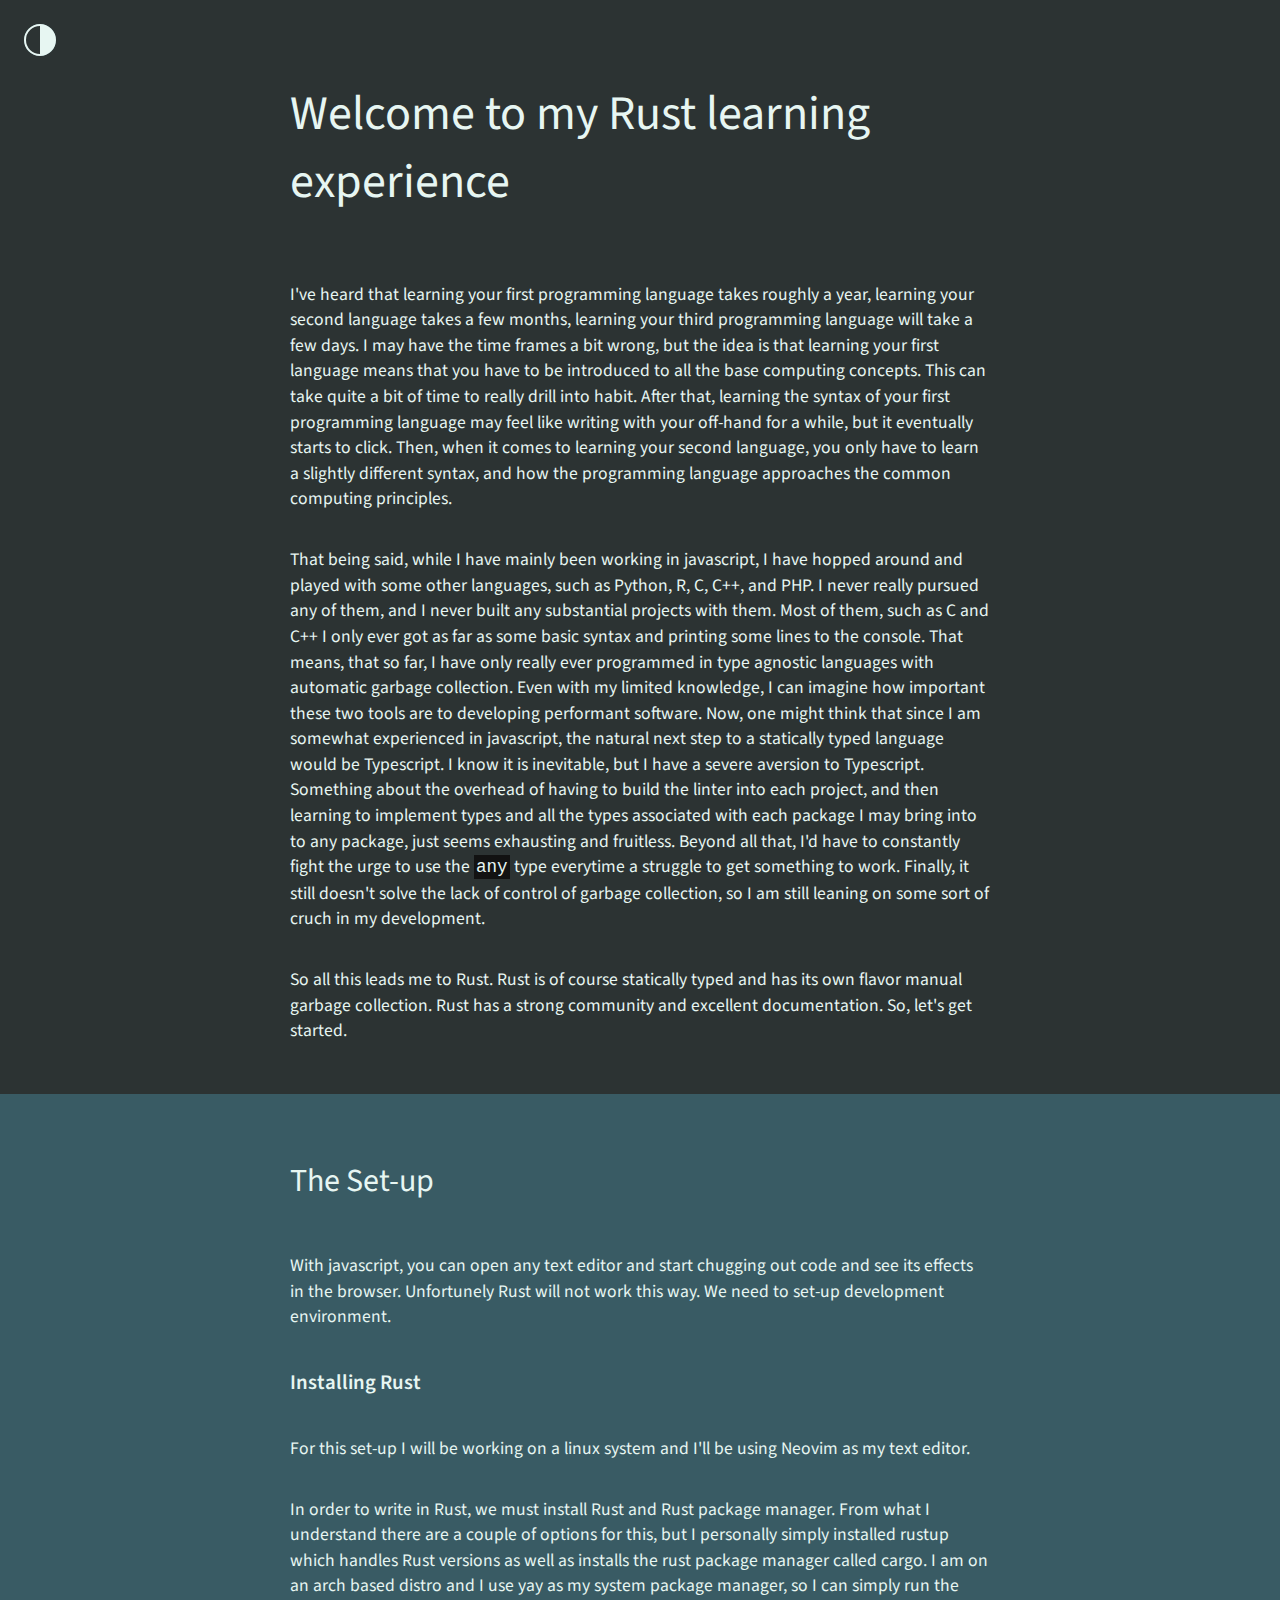
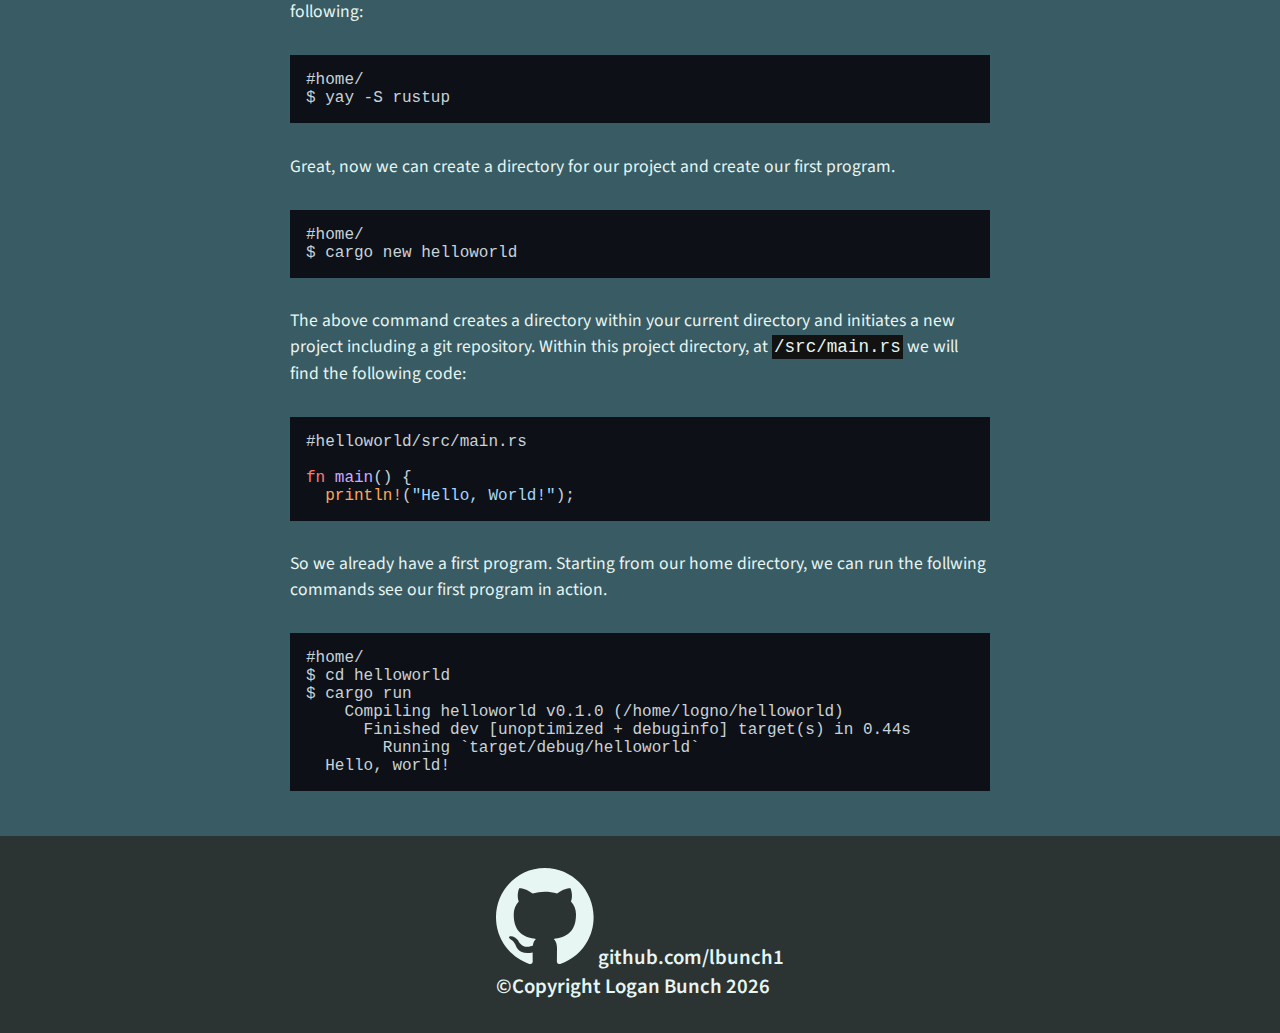
==== rust/index.html @ 9cf7a13e "initial commit of rust writeup page" ====
<!DOCTYPE html>
<html lang="en">

<head>
  <title>Logan Bunch - Web Dev</title>
  <meta charset="UTF-8">
  <meta name="viewport" content="width=device-width, initial-scale=1">
  <link href="style.css" rel="stylesheet">
  <script src="script.js" defer></script>
    <link rel="stylesheet" href="highlightjs/styles/github-dark.min.css">
<script src="highlightjs/highlight.min.js"></script>
        <script defer>
hljs.highlightAll()
    </script>

</head>

<body>

  <div id="change-theme" class="change-theme">
    <div class="theme-icon" onclick="toggleThemeMenu()"></div>
      <div class="flex-wrapper">
        <div class="theme-icon blue-gray" onclick="changeTheme('blue-gray')"></div>
        <div class="theme-icon purple-pink" onclick="changeTheme('purple-pink')"></div>
        <div class="theme-icon gruvbox" onclick="changeTheme('gruvbox')"></div>
        <div class="theme-icon green" onclick="changeTheme('green')"></div>
        <div class="theme-icon blue" onclick="changeTheme('blue')"></div>
      </div>
  </div>

    <main>

      <section>
        <div class="content-wrapper">
          <p class="large">Welcome to my Rust learning experience</p>
          <p class="body">
            I've heard that learning your first programming language takes roughly a year, learning your second language takes a few months, learning your third programming language will take a few days. I may have the time frames a bit wrong, but the idea is that learning your first language means that you have to be introduced to all the base computing concepts. This can take quite a bit of time to really drill into habit. After that, learning the syntax of your first programming language may feel like writing with your off-hand for a while, but it eventually starts to click. Then, when it comes to learning your second language, you only have to learn a slightly different syntax, and how the programming language approaches the common computing principles.
          </p>
          <p class="body">
            That being said, while I have mainly been working in javascript, I have hopped around and played with some other languages, such as Python, R, C, C++, and PHP. I never really pursued any of them, and I never built any substantial projects with them. Most of them, such as C and C++ I only ever got as far as some basic syntax and printing some lines to the console. That means, that so far, I have only really ever programmed in type agnostic languages with automatic garbage collection. Even with my limited knowledge, I can imagine how important these two tools are to developing performant software. Now, one might think that since I am somewhat experienced in javascript, the natural next step to a statically typed language would be Typescript. I know it is inevitable, but I have a severe aversion to Typescript. Something about the overhead of having to build the linter into each project, and then learning to implement types and all the types associated with each package I may bring into to any package, just seems exhausting and fruitless. Beyond all that, I'd have to constantly fight the urge to use the <code>any</code> type everytime a struggle to get something to work. Finally, it still doesn't solve the lack of control of garbage collection, so I am still leaning on some sort of cruch in my development.
          </p>
          <p class="body">
            So all this leads me to Rust. Rust is of course statically typed and has its own flavor manual garbage collection. Rust has a strong community and excellent documentation. So, let's get started.
          </p>

        </div>

      </section>

      <section>
        <div class="content-wrapper">
          <p class="medium">
            The Set-up
          </p>
         <p class="body">
            With javascript, you can open any text editor and start chugging out code and see its effects in the browser. Unfortunely Rust will not work this way. We need to set-up development environment.
          </p> 
          <p class="small">
Installing Rust
          </p>
          <p class="body">
            For this set-up I will be working on a linux system and I'll be using Neovim as my text editor.
          </p>
          <p class="body">
            In order to write in Rust, we must install Rust and Rust package manager. From what I understand there are a couple of options for this, but I personally simply installed rustup which handles Rust versions as well as installs the rust package manager called cargo. I am on an arch based distro and I use yay as my system package manager, so I can simply run the following:
          </p>
          <pre><code>#home/
$ yay -S rustup</code></pre>
          <p class="body">
            Great, now we can create a directory for our project and create our first program.
          </p>
          <pre><code>#home/
$ cargo new helloworld</code></pre>
          <p class="body">
            The above command creates a directory within your current directory and initiates a new project including a git repository. Within this project directory, at <code>/src/main.rs</code> we will find the following code:
          </p>
          <pre><code class="language-rust">#helloworld/src/main.rs

fn main() {
  println!("Hello, World!");</code></pre>
          <p class="body">
            So we already have a first program. Starting from our home directory, we can run the follwing commands see our first program in action.
          </p>
          <pre><code>#home/
$ cd helloworld
$ cargo run
    Compiling helloworld v0.1.0 (/home/logno/helloworld)
      Finished dev [unoptimized + debuginfo] target(s) in 0.44s
        Running `target/debug/helloworld`
  Hello, world!</code></pre>

        </div>
      </section>
      
    </main>
    
    <footer>
        <div class="content-wrapper">
          <a href="https://github.com/lbunch1" class="small gh-link">
            <svg id="gh-logo" width="98" height="96" xmlns="http://www.w3.org/2000/svg"><path fill-rule="evenodd" clip-rule="evenodd" d="M48.854 0C21.839 0 0 22 0 49.217c0 21.756 13.993 40.172 33.405 46.69 2.427.49 3.316-1.059 3.316-2.362 0-1.141-.08-5.052-.08-9.127-13.59 2.934-16.42-5.867-16.42-5.867-2.184-5.704-5.42-7.17-5.42-7.17-4.448-3.015.324-3.015.324-3.015 4.934.326 7.523 5.052 7.523 5.052 4.367 7.496 11.404 5.378 14.235 4.074.404-3.178 1.699-5.378 3.074-6.6-10.839-1.141-22.243-5.378-22.243-24.283 0-5.378 1.94-9.778 5.014-13.2-.485-1.222-2.184-6.275.486-13.038 0 0 4.125-1.304 13.426 5.052a46.97 46.97 0 0 1 12.214-1.63c4.125 0 8.33.571 12.213 1.63 9.302-6.356 13.427-5.052 13.427-5.052 2.67 6.763.97 11.816.485 13.038 3.155 3.422 5.015 7.822 5.015 13.2 0 18.905-11.404 23.06-22.324 24.283 1.78 1.548 3.316 4.481 3.316 9.126 0 6.6-.08 11.897-.08 13.526 0 1.304.89 2.853 3.316 2.364 19.412-6.52 33.405-24.935 33.405-46.691C97.707 22 75.788 0 48.854 0z" /></svg>
            github.com/lbunch1
          </a>
          <div id="copy" class="small"></div>
        </div>
    </footer>

</body>

</html>
---- rust/style.css ----
@import url('https://fonts.googleapis.com/css2?family=Source+Sans+Pro&display=swap');

:root {
  --bg-color: #2C3333;
  --bg-alt: #395B64;
  --accent: #A5C9CA;
  --fg-color: #E7F6F2; 
  
  box-sizing: content-box;
}

.blue-gray {
  --bg-color: #2C3333;
  --bg-alt: #395B64;
  --accent: #A5C9CA;
  --fg-color: #E7F6F2; 
}

.purple-pink {
  --bg-color: #1F1D36;
  --bg-alt: #3F3351;
  --accent: #864879;
  --fg-color: #E9A6A6;
}

.gruvbox {
  --bg-color: #1A120B;
  --bg-alt: #3C2A21;
  --accent: #D5CEA3;
  --fg-color: #E5E5CB;
}

.green {
  --bg-color: #191A19;
  --bg-alt: #1E5128;
  --accent: #4E9F3D;
  --fg-color: #D8E9A8;
}

.blue {
  --bg-color: #0F044C;
  --bg-alt: #141E61;
  --accent: #787A91;
  --fg-color: #EEEEEE;
}

html {
  font-family: 'Source Sans Pro', sans-serif;
  background-color: var(--bg-color);
  color: var(--fg-color);
}

html, body {
  padding: 0;
  margin: 0;
}

nav {
  display: flex;
  align-items: center;
  position: fixed;
  right: 0;
  top: 0;
  height: 100%;
}

nav>ul {
  display: flex;
  flex-direction: column;
  align-items: flex-end;
  list-style-type: none;
  padding-left: 0;
  margin-right: 80vw;
}

nav li {
  margin-bottom: 1rem;
}

nav a {
  font-size: 1.4rem;
  transition: all ease-in-out 0.3s;
  text-decoration: none;
}


nav a:link,
nav a:visited {
  color: var(--fg-color);
}

.active {
  font-size: 1.6rem;
  font-weight: 900;
  border-bottom: 3px solid var(--fg-color);
  padding-bottom: 0.2rem;
}

main {
  display: flex;
  flex-direction: column;
  width: 100%;
}

section,
footer {
  display: flex;
  justify-content: center;
  width: max;
  padding: 2em;
  min-height: 100vh;
}

h1 {
  font-size: 5rem;
}

a,
a:link {
  text-decoration: none;
  color: var(--fg-color);
  z-index: 90;
}

a:hover {
  transform: scale(1.03);
}

.body {
  font-size: 1.1rem;
  line-height: 1.6rem;
}

.large {
  font-size: 3rem;
}

.medium {
  font-size: 2rem;
}

.small {
  font-size: 1.3rem;
  font-weight: 600;
}

section:nth-child(even) {
  background-color: var(--bg-alt);
}

.content-wrapper {
  max-width: 700px;
  display: flex;
  flex-direction: column;
  justify-content: center;
}

.change-theme {
  display: flex;
  justify-content: left;
  align-items: center;
  position: fixed;
  top: 1em;
  left: 1em;
  background-color: var(--bg-alt);
  border-radius: 2em;
  color: var(--fg-color);
  padding: 0;
  margin: 0.5rem;
  min-width: fit-content;
  min-height: fit-content;
  width: 2em;
  height: 2em;
  transition: all ease-in-out .3s;
  z-index: 999;
}

.expand {
  width: fit-content;
}

.flex-wrapper {
  display: none;
  padding-left: 1rem;
  gap: 1rem;
}

.show {
  display: flex;
}


.theme-icon {
  width: calc(2em - 4px);
  height:calc(2em - 4px);
  border-radius: 50%;
  border: solid 2px var(--fg-color);
  background-image: linear-gradient(to right,var(--bg-color) 0 50%, var(--fg-color) 50% 110%);
  z-index: 99;
}

.theme-icon:hover {
  transform: scale(1.1);
}

.project-link {
  display: flex;
  align-items: center;
  background-color: var(--bg-color);
  border: solid 4px var(--accent);
  padding: 1rem;
  border-radius: 20px;
  text-decoration: none;
  color: var(--fg-color);
  font-size: 1.4rem;
  gap: .5rem;
  margin-bottom: 1.5rem;
  transition: all ease-in-out 0.2s;
  z-index: 97;
}

.project-link:hover {
  transform: scale(1.05);
  box-shadow: 0 0 30px rgba(0, 0, 0, 0.3);
}

.project-link img {
  width: 200px;
  border-radius: 16px;
}

footer {
  min-height: fit-content;
}

#gh-logo {
  fill: var(--fg-color);
}

code {
  font-family: Courier;
  background-color: #121212;
  padding: 2px;
}


@media only screen and (max-width: 820px) {
  nav {
    display: block;
    position: sticky;
    top:0;
    right: 0;
    padding-top: 3em;
    padding-bottom: 1em;
    background-color: var(--bg-color);
    z-index: 998;
  }

  nav>ul {
    flex-direction: row;
    align-items: center;
    justify-content: center;
    gap: 2rem;
    margin-right: 0;
  }

  .content-wrapper {
    margin-left: 0;
  }

  .project-link {
    flex-direction: column;
  }
}


@media only screen and (max-width: 400px) {
  nav {
    display: none;
  }

  .large {
    font-size: 2rem;
  }

  .medium {
    font-size: 1.4rem;
  }

  .small {
    font-size: 1.2rem;
  }

}
---- rust/highlightjs/styles/github-dark.min.css ----
pre code.hljs{display:block;overflow-x:auto;padding:1em}code.hljs{padding:3px 5px}/*!
  Theme: GitHub Dark
  Description: Dark theme as seen on github.com
  Author: github.com
  Maintainer: @Hirse
  Updated: 2021-05-15

  Outdated base version: https://github.com/primer/github-syntax-dark
  Current colors taken from GitHub's CSS
*/.hljs{color:#c9d1d9;background:#0d1117}.hljs-doctag,.hljs-keyword,.hljs-meta .hljs-keyword,.hljs-template-tag,.hljs-template-variable,.hljs-type,.hljs-variable.language_{color:#ff7b72}.hljs-title,.hljs-title.class_,.hljs-title.class_.inherited__,.hljs-title.function_{color:#d2a8ff}.hljs-attr,.hljs-attribute,.hljs-literal,.hljs-meta,.hljs-number,.hljs-operator,.hljs-selector-attr,.hljs-selector-class,.hljs-selector-id,.hljs-variable{color:#79c0ff}.hljs-meta .hljs-string,.hljs-regexp,.hljs-string{color:#a5d6ff}.hljs-built_in,.hljs-symbol{color:#ffa657}.hljs-code,.hljs-comment,.hljs-formula{color:#8b949e}.hljs-name,.hljs-quote,.hljs-selector-pseudo,.hljs-selector-tag{color:#7ee787}.hljs-subst{color:#c9d1d9}.hljs-section{color:#1f6feb;font-weight:700}.hljs-bullet{color:#f2cc60}.hljs-emphasis{color:#c9d1d9;font-style:italic}.hljs-strong{color:#c9d1d9;font-weight:700}.hljs-addition{color:#aff5b4;background-color:#033a16}.hljs-deletion{color:#ffdcd7;background-color:#67060c}
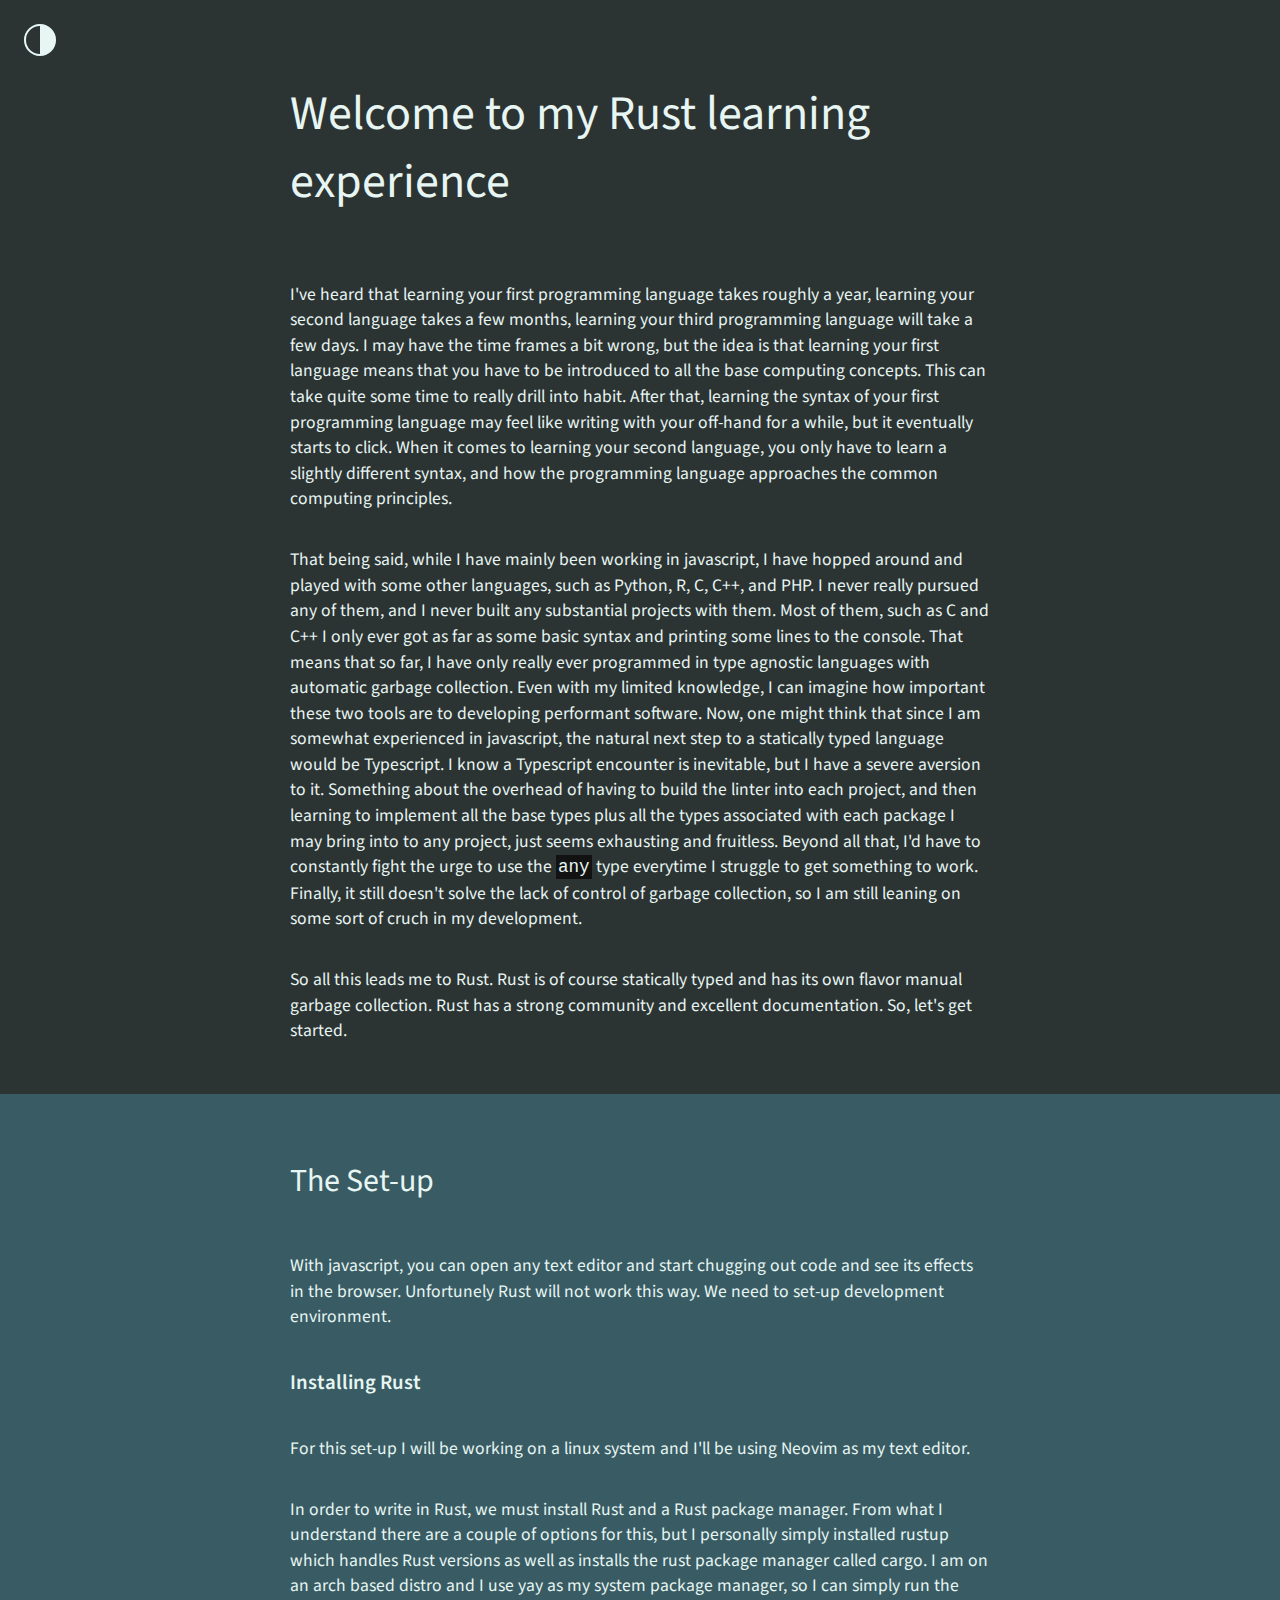
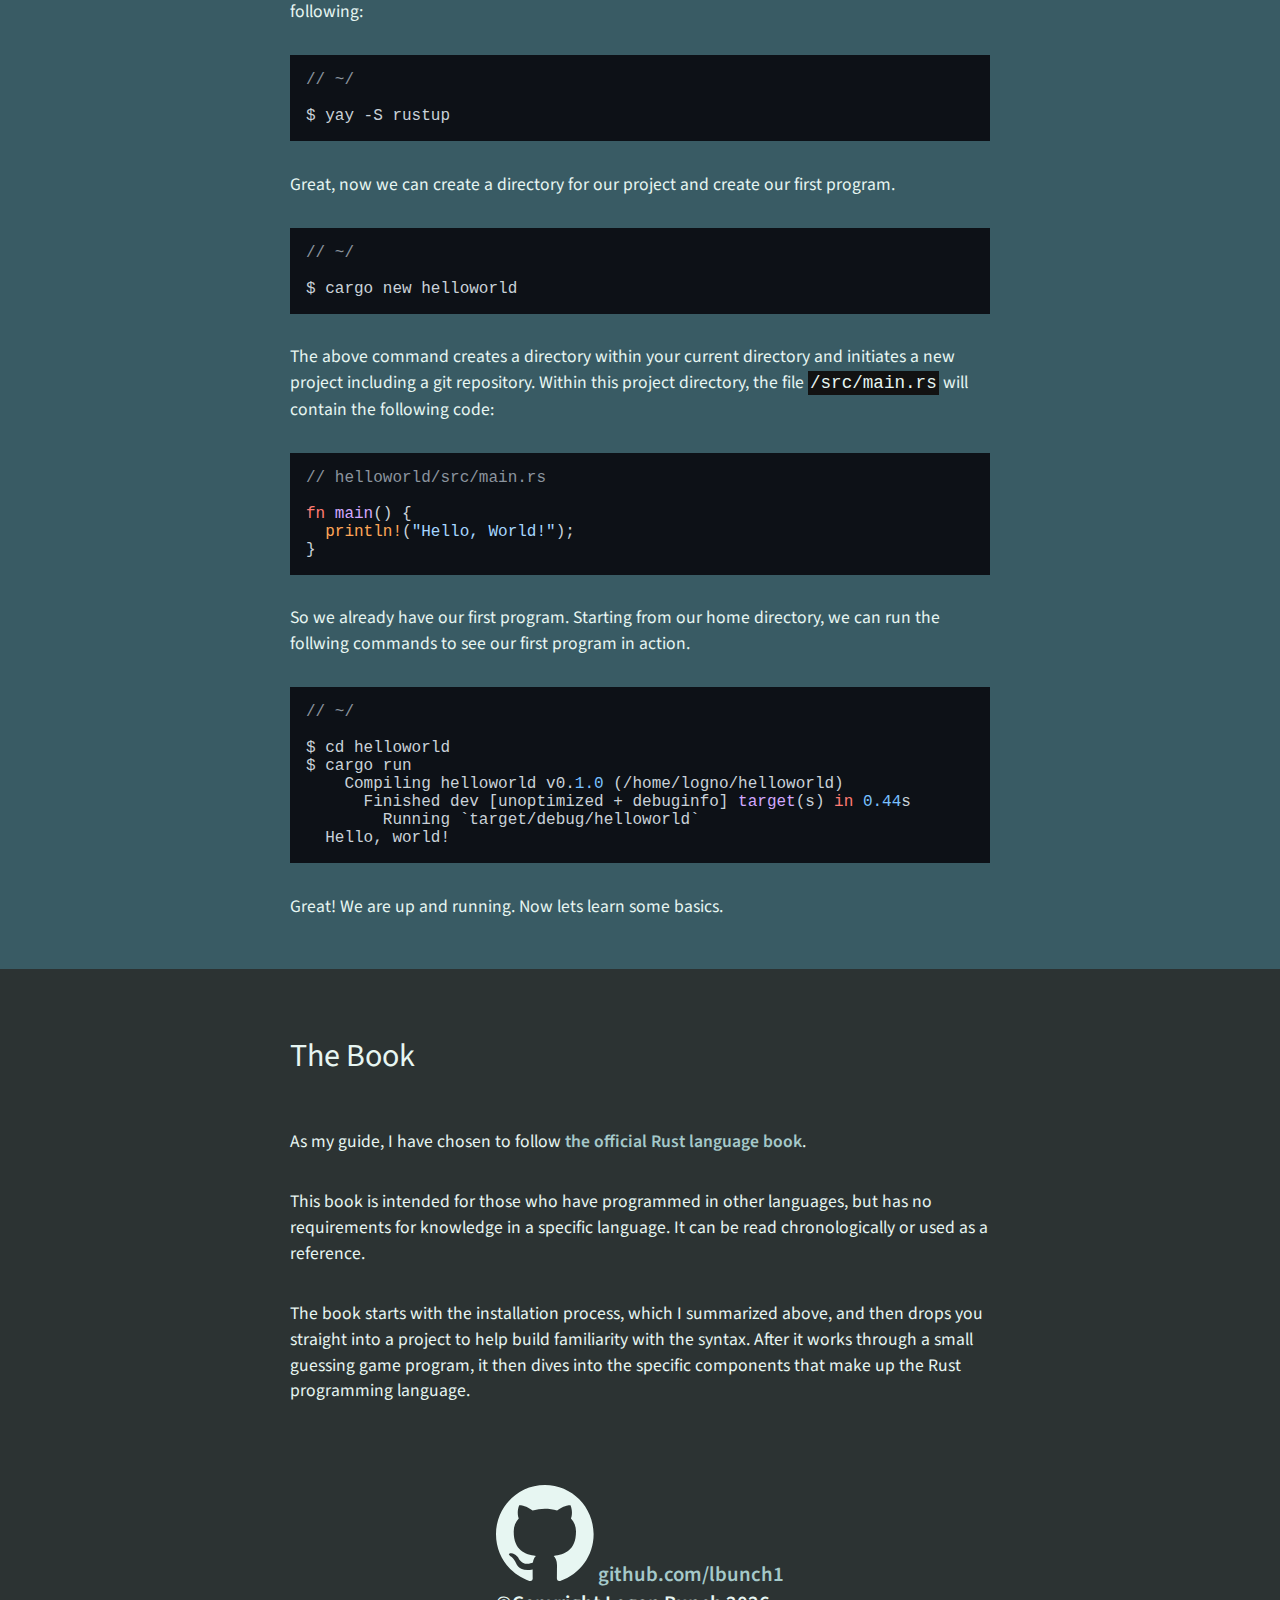
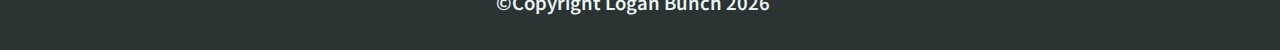
==== commit 98888a00: "fixed some errors. add The Book section." ====
--- a/rust/index.html
+++ b/rust/index.html
@@ -5,9 +5,9 @@
   <title>Logan Bunch - Web Dev</title>
   <meta charset="UTF-8">
   <meta name="viewport" content="width=device-width, initial-scale=1">
-  <link href="style.css" rel="stylesheet">
   <script src="script.js" defer></script>
     <link rel="stylesheet" href="highlightjs/styles/github-dark.min.css">
+    <link href="style.css" rel="stylesheet">
 <script src="highlightjs/highlight.min.js"></script>
         <script defer>
 hljs.highlightAll()
@@ -34,10 +34,10 @@
         <div class="content-wrapper">
           <p class="large">Welcome to my Rust learning experience</p>
           <p class="body">
-            I've heard that learning your first programming language takes roughly a year, learning your second language takes a few months, learning your third programming language will take a few days. I may have the time frames a bit wrong, but the idea is that learning your first language means that you have to be introduced to all the base computing concepts. This can take quite a bit of time to really drill into habit. After that, learning the syntax of your first programming language may feel like writing with your off-hand for a while, but it eventually starts to click. Then, when it comes to learning your second language, you only have to learn a slightly different syntax, and how the programming language approaches the common computing principles.
+            I've heard that learning your first programming language takes roughly a year, learning your second language takes a few months, learning your third programming language will take a few days. I may have the time frames a bit wrong, but the idea is that learning your first language means that you have to be introduced to all the base computing concepts. This can take quite some time to really drill into habit. After that, learning the syntax of your first programming language may feel like writing with your off-hand for a while, but it eventually starts to click. When it comes to learning your second language, you only have to learn a slightly different syntax, and how the programming language approaches the common computing principles.
           </p>
           <p class="body">
-            That being said, while I have mainly been working in javascript, I have hopped around and played with some other languages, such as Python, R, C, C++, and PHP. I never really pursued any of them, and I never built any substantial projects with them. Most of them, such as C and C++ I only ever got as far as some basic syntax and printing some lines to the console. That means, that so far, I have only really ever programmed in type agnostic languages with automatic garbage collection. Even with my limited knowledge, I can imagine how important these two tools are to developing performant software. Now, one might think that since I am somewhat experienced in javascript, the natural next step to a statically typed language would be Typescript. I know it is inevitable, but I have a severe aversion to Typescript. Something about the overhead of having to build the linter into each project, and then learning to implement types and all the types associated with each package I may bring into to any package, just seems exhausting and fruitless. Beyond all that, I'd have to constantly fight the urge to use the <code>any</code> type everytime a struggle to get something to work. Finally, it still doesn't solve the lack of control of garbage collection, so I am still leaning on some sort of cruch in my development.
+            That being said, while I have mainly been working in javascript, I have hopped around and played with some other languages, such as Python, R, C, C++, and PHP. I never really pursued any of them, and I never built any substantial projects with them. Most of them, such as C and C++ I only ever got as far as some basic syntax and printing some lines to the console. That means that so far, I have only really ever programmed in type agnostic languages with automatic garbage collection. Even with my limited knowledge, I can imagine how important these two tools are to developing performant software. Now, one might think that since I am somewhat experienced in javascript, the natural next step to a statically typed language would be Typescript. I know a Typescript encounter is inevitable, but I have a severe aversion to it. Something about the overhead of having to build the linter into each project, and then learning to implement all the base types plus all the types associated with each package I may bring into to any project, just seems exhausting and fruitless. Beyond all that, I'd have to constantly fight the urge to use the <code>any</code> type everytime I struggle to get something to work. Finally, it still doesn't solve the lack of control of garbage collection, so I am still leaning on some sort of cruch in my development.
           </p>
           <p class="body">
             So all this leads me to Rust. Rust is of course statically typed and has its own flavor manual garbage collection. Rust has a strong community and excellent documentation. So, let's get started.
@@ -62,33 +62,55 @@
             For this set-up I will be working on a linux system and I'll be using Neovim as my text editor.
           </p>
           <p class="body">
-            In order to write in Rust, we must install Rust and Rust package manager. From what I understand there are a couple of options for this, but I personally simply installed rustup which handles Rust versions as well as installs the rust package manager called cargo. I am on an arch based distro and I use yay as my system package manager, so I can simply run the following:
+            In order to write in Rust, we must install Rust and a Rust package manager. From what I understand there are a couple of options for this, but I personally simply installed rustup which handles Rust versions as well as installs the rust package manager called cargo. I am on an arch based distro and I use yay as my system package manager, so I can simply run the following:
           </p>
-          <pre><code>#home/
+          <pre><code>// ~/
+
 $ yay -S rustup</code></pre>
           <p class="body">
             Great, now we can create a directory for our project and create our first program.
           </p>
-          <pre><code>#home/
+          <pre><code>// ~/
+
 $ cargo new helloworld</code></pre>
           <p class="body">
-            The above command creates a directory within your current directory and initiates a new project including a git repository. Within this project directory, at <code>/src/main.rs</code> we will find the following code:
+            The above command creates a directory within your current directory and initiates a new project including a git repository. Within this project directory, the file <code>/src/main.rs</code> will contain the following code:
           </p>
-          <pre><code class="language-rust">#helloworld/src/main.rs
+          <pre><code class="language-rust">// helloworld/src/main.rs
 
 fn main() {
-  println!("Hello, World!");</code></pre>
+  println!("Hello, World!");
+}</code></pre>
           <p class="body">
-            So we already have a first program. Starting from our home directory, we can run the follwing commands see our first program in action.
+            So we already have our first program. Starting from our home directory, we can run the follwing commands to see our first program in action.
           </p>
-          <pre><code>#home/
+          <pre><code>// ~/
+
 $ cd helloworld
 $ cargo run
     Compiling helloworld v0.1.0 (/home/logno/helloworld)
       Finished dev [unoptimized + debuginfo] target(s) in 0.44s
         Running `target/debug/helloworld`
   Hello, world!</code></pre>
+          <p class="body">
+            Great! We are up and running. Now lets learn some basics.
+          </p>
 
+        </div>
+      </section>
+
+      <section>
+        <div class="content-wrapper">
+          <p class="medium">The Book</p>
+          <p class="body">
+            As my guide, I have chosen to follow <a href="https://doc.rust-lang.org/stable/book/" alt="Rust Programming Language - The Official Book">the official Rust language book</a>.
+          </p>
+          <p class="body">
+            This book is intended for those who have programmed in other languages, but has no requirements for knowledge in a specific language. It can be read chronologically or used as a reference.
+          </p>
+          <p class="body">
+            The book starts with the installation process, which I summarized above, and then drops you straight into a project to help build familiarity with the syntax. After it works through a small guessing game program, it then dives into the specific components that make up the Rust programming language.
+          </p>
         </div>
       </section>
       
--- a/rust/style.css
+++ b/rust/style.css
@@ -108,7 +108,7 @@
   justify-content: center;
   width: max;
   padding: 2em;
-  min-height: 100vh;
+  /* min-height: 100vh; */
 }
 
 h1 {
@@ -118,12 +118,14 @@
 a,
 a:link {
   text-decoration: none;
-  color: var(--fg-color);
+  color: var(--accent);
+  font-weight: 600;
   z-index: 90;
 }
 
 a:hover {
   transform: scale(1.03);
+  color: #fefefe;
 }
 
 .body {
@@ -153,6 +155,11 @@
   display: flex;
   flex-direction: column;
   justify-content: center;
+}
+
+.hljs {
+  overflow-x: auto !important;
+  max-width: 85vw !important;
 }
 
 .change-theme {
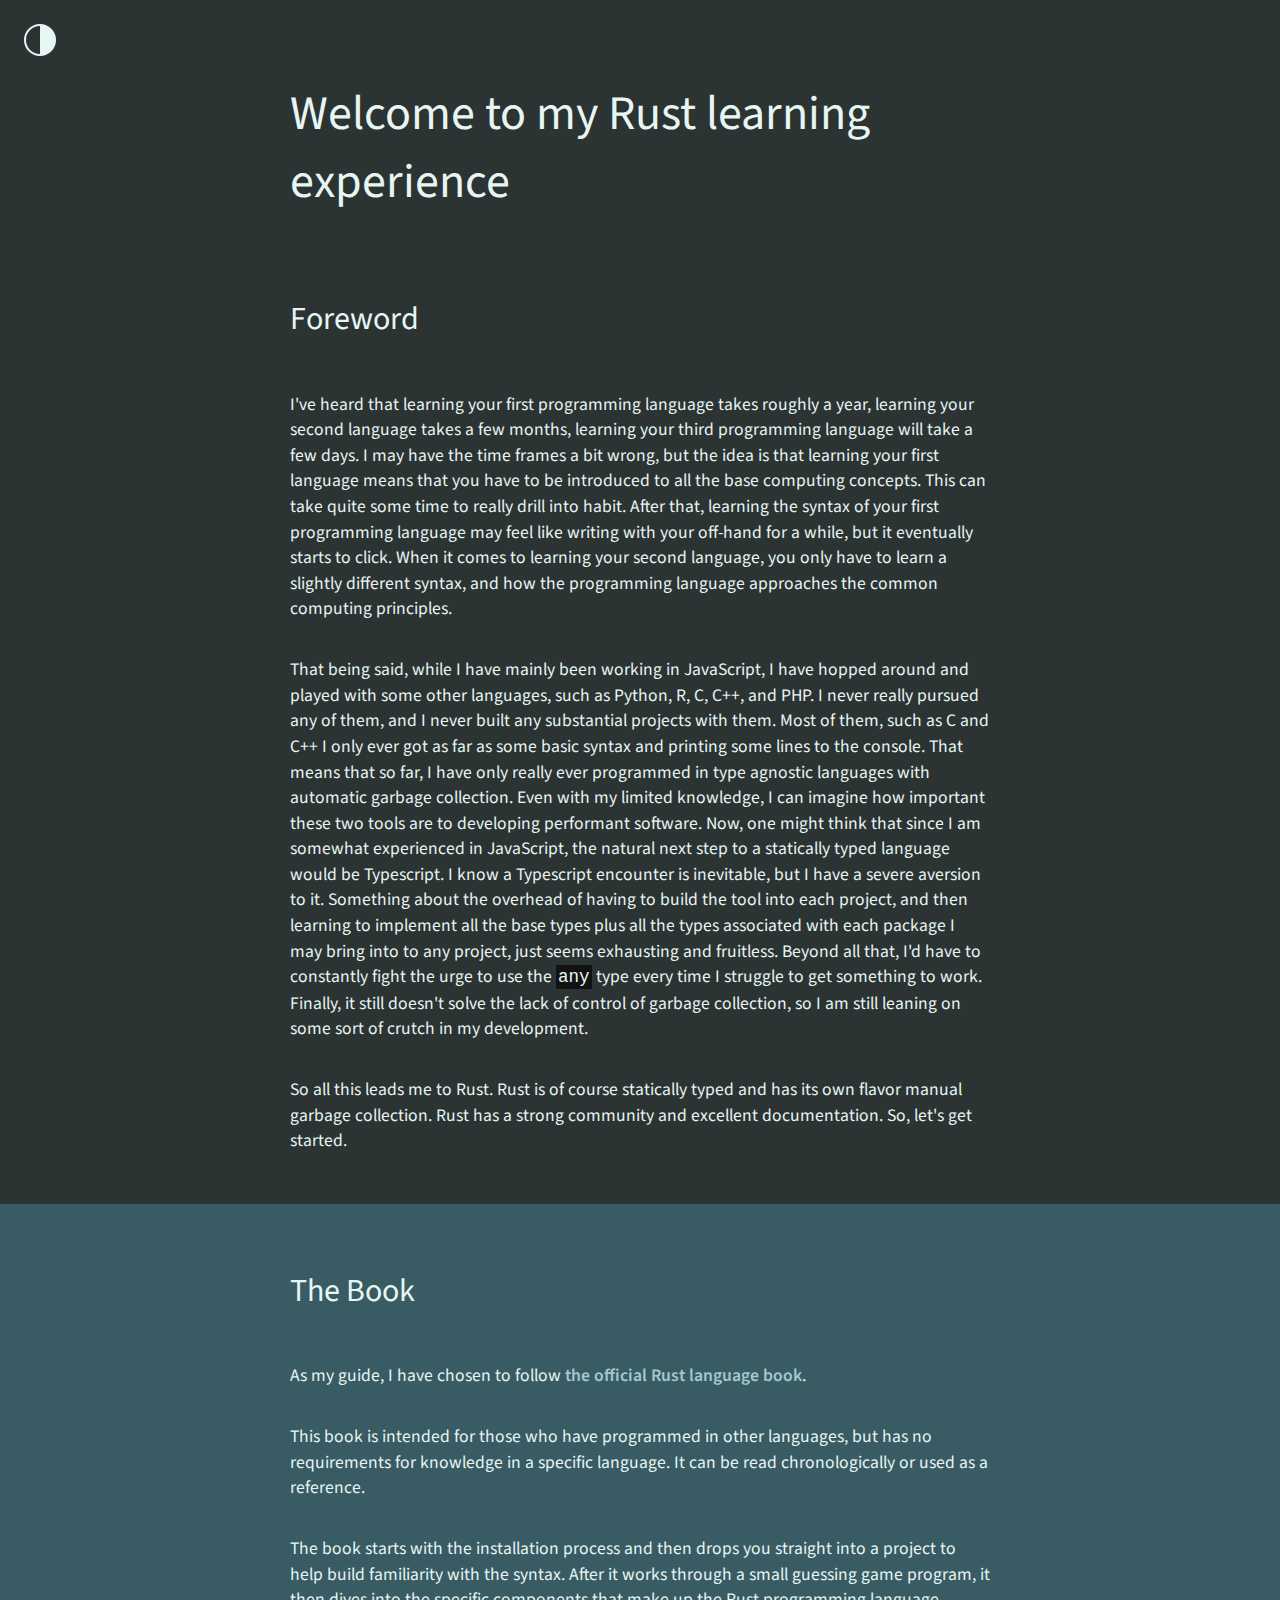
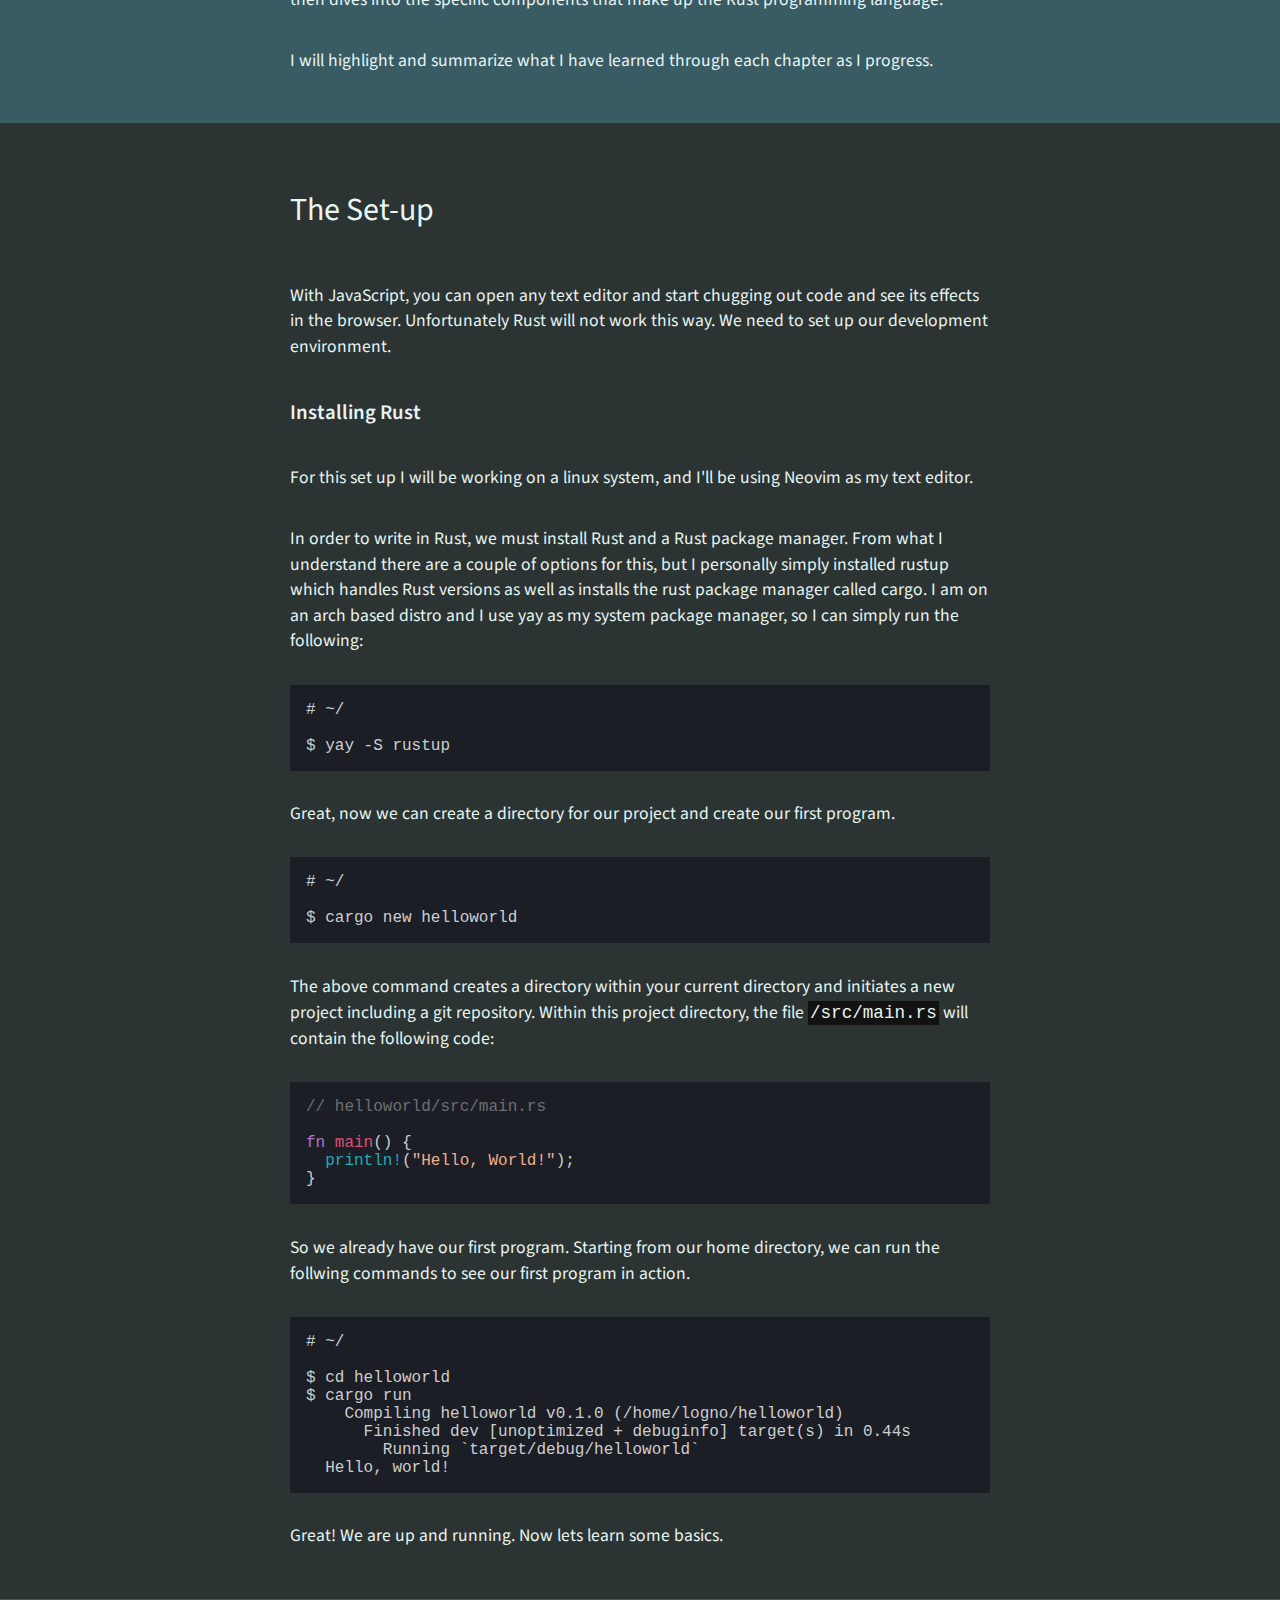
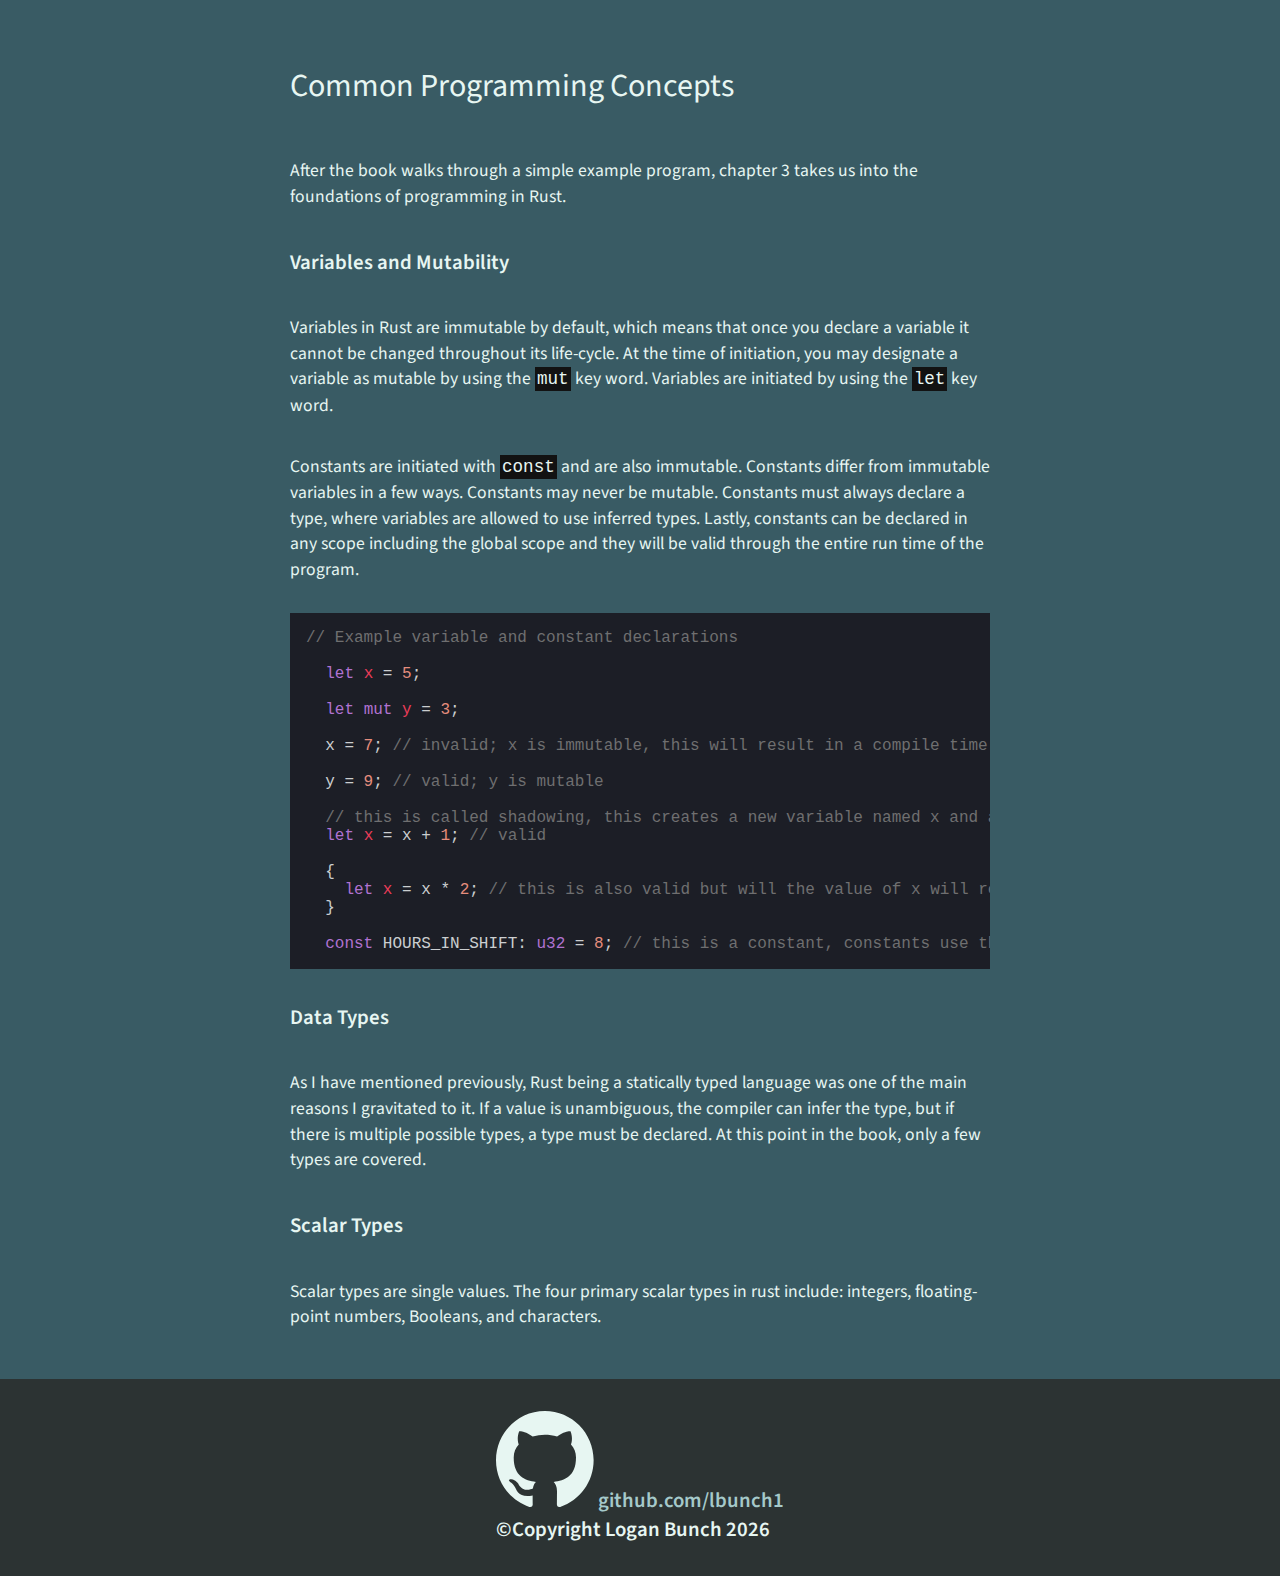
==== commit dc727f3f: "added content, changed highlights theme" ====
--- a/rust/index.html
+++ b/rust/index.html
@@ -6,8 +6,8 @@
   <meta charset="UTF-8">
   <meta name="viewport" content="width=device-width, initial-scale=1">
   <script src="script.js" defer></script>
-    <link rel="stylesheet" href="highlightjs/styles/github-dark.min.css">
     <link href="style.css" rel="stylesheet">
+    <link rel="stylesheet" href="highlightjs/styles/base16/horizon-dark.min.css">
 <script src="highlightjs/highlight.min.js"></script>
         <script defer>
 hljs.highlightAll()
@@ -33,11 +33,12 @@
       <section>
         <div class="content-wrapper">
           <p class="large">Welcome to my Rust learning experience</p>
+          <p class="medium">Foreword</p>
           <p class="body">
             I've heard that learning your first programming language takes roughly a year, learning your second language takes a few months, learning your third programming language will take a few days. I may have the time frames a bit wrong, but the idea is that learning your first language means that you have to be introduced to all the base computing concepts. This can take quite some time to really drill into habit. After that, learning the syntax of your first programming language may feel like writing with your off-hand for a while, but it eventually starts to click. When it comes to learning your second language, you only have to learn a slightly different syntax, and how the programming language approaches the common computing principles.
           </p>
           <p class="body">
-            That being said, while I have mainly been working in javascript, I have hopped around and played with some other languages, such as Python, R, C, C++, and PHP. I never really pursued any of them, and I never built any substantial projects with them. Most of them, such as C and C++ I only ever got as far as some basic syntax and printing some lines to the console. That means that so far, I have only really ever programmed in type agnostic languages with automatic garbage collection. Even with my limited knowledge, I can imagine how important these two tools are to developing performant software. Now, one might think that since I am somewhat experienced in javascript, the natural next step to a statically typed language would be Typescript. I know a Typescript encounter is inevitable, but I have a severe aversion to it. Something about the overhead of having to build the linter into each project, and then learning to implement all the base types plus all the types associated with each package I may bring into to any project, just seems exhausting and fruitless. Beyond all that, I'd have to constantly fight the urge to use the <code>any</code> type everytime I struggle to get something to work. Finally, it still doesn't solve the lack of control of garbage collection, so I am still leaning on some sort of cruch in my development.
+            That being said, while I have mainly been working in JavaScript, I have hopped around and played with some other languages, such as Python, R, C, C++, and PHP. I never really pursued any of them, and I never built any substantial projects with them. Most of them, such as C and C++ I only ever got as far as some basic syntax and printing some lines to the console. That means that so far, I have only really ever programmed in type agnostic languages with automatic garbage collection. Even with my limited knowledge, I can imagine how important these two tools are to developing performant software. Now, one might think that since I am somewhat experienced in JavaScript, the natural next step to a statically typed language would be Typescript. I know a Typescript encounter is inevitable, but I have a severe aversion to it. Something about the overhead of having to build the tool into each project, and then learning to implement all the base types plus all the types associated with each package I may bring into to any project, just seems exhausting and fruitless. Beyond all that, I'd have to constantly fight the urge to use the <code>any</code> type every time I struggle to get something to work. Finally, it still doesn't solve the lack of control of garbage collection, so I am still leaning on some sort of crutch in my development.
           </p>
           <p class="body">
             So all this leads me to Rust. Rust is of course statically typed and has its own flavor manual garbage collection. Rust has a strong community and excellent documentation. So, let's get started.
@@ -49,28 +50,46 @@
 
       <section>
         <div class="content-wrapper">
+          <p class="medium">The Book</p>
+          <p class="body">
+            As my guide, I have chosen to follow <a href="https://doc.rust-lang.org/stable/book/" alt="Rust Programming Language - The Official Book">the official Rust language book</a>.
+          </p>
+          <p class="body">
+            This book is intended for those who have programmed in other languages, but has no requirements for knowledge in a specific language. It can be read chronologically or used as a reference.
+          </p>
+          <p class="body">
+            The book starts with the installation process and then drops you straight into a project to help build familiarity with the syntax. After it works through a small guessing game program, it then dives into the specific components that make up the Rust programming language.
+          </p>
+          <p class="body">
+            I will highlight and summarize what I have learned through each chapter as I progress.
+          </p>
+        </div>
+      </section>
+
+      <section>
+        <div class="content-wrapper">
           <p class="medium">
             The Set-up
           </p>
          <p class="body">
-            With javascript, you can open any text editor and start chugging out code and see its effects in the browser. Unfortunely Rust will not work this way. We need to set-up development environment.
+            With JavaScript, you can open any text editor and start chugging out code and see its effects in the browser. Unfortunately Rust will not work this way. We need to set up our development environment.
           </p> 
           <p class="small">
 Installing Rust
           </p>
           <p class="body">
-            For this set-up I will be working on a linux system and I'll be using Neovim as my text editor.
+            For this set up I will be working on a linux system, and I'll be using Neovim as my text editor.
           </p>
           <p class="body">
             In order to write in Rust, we must install Rust and a Rust package manager. From what I understand there are a couple of options for this, but I personally simply installed rustup which handles Rust versions as well as installs the rust package manager called cargo. I am on an arch based distro and I use yay as my system package manager, so I can simply run the following:
           </p>
-          <pre><code>// ~/
+          <pre><code># ~/
 
 $ yay -S rustup</code></pre>
           <p class="body">
             Great, now we can create a directory for our project and create our first program.
           </p>
-          <pre><code>// ~/
+          <pre><code># ~/
 
 $ cargo new helloworld</code></pre>
           <p class="body">
@@ -84,7 +103,7 @@
           <p class="body">
             So we already have our first program. Starting from our home directory, we can run the follwing commands to see our first program in action.
           </p>
-          <pre><code>// ~/
+          <pre><code># ~/
 
 $ cd helloworld
 $ cargo run
@@ -101,16 +120,46 @@
 
       <section>
         <div class="content-wrapper">
-          <p class="medium">The Book</p>
+          <p class="medium">Common Programming Concepts</p>
           <p class="body">
-            As my guide, I have chosen to follow <a href="https://doc.rust-lang.org/stable/book/" alt="Rust Programming Language - The Official Book">the official Rust language book</a>.
+            After the book walks through a simple example program, chapter 3 takes us into the foundations of programming in Rust.
+          </p>
+          <p class="small">
+            Variables and Mutability
           </p>
           <p class="body">
-            This book is intended for those who have programmed in other languages, but has no requirements for knowledge in a specific language. It can be read chronologically or used as a reference.
+            Variables in Rust are immutable by default, which means that once you declare a variable it cannot be changed throughout its life-cycle. At the time of initiation, you may designate a variable as mutable by using the <code>mut</code> key word. Variables are initiated by using the <code>let</code> key word.
           </p>
           <p class="body">
-            The book starts with the installation process, which I summarized above, and then drops you straight into a project to help build familiarity with the syntax. After it works through a small guessing game program, it then dives into the specific components that make up the Rust programming language.
+            Constants are initiated with <code>const</code> and are also immutable. Constants differ from immutable variables in a few ways. Constants may never be mutable. Constants must always declare a type, where variables are allowed to use inferred types. Lastly, constants can be declared in any scope including the global scope and they will be valid through the entire run time of the program.
           </p>
+          <pre><code class="language-rust">// Example variable and constant declarations
+
+  let x = 5;
+
+  let mut y = 3;
+
+  x = 7; // invalid; x is immutable, this will result in a compile time error
+
+  y = 9; // valid; y is mutable
+
+  // this is called shadowing, this creates a new variable named x and assigns it the value of the old x + 1
+  let x = x + 1; // valid
+
+  {
+    let x = x * 2; // this is also valid but will the value of x will return to 6 at the end of this scope.
+  }
+
+  const HOURS_IN_SHIFT: u32 = 8; // this is a constant, constants use the SCREAMING_SNAKE case as their naming convention</code></pre>
+          <p class="small">Data Types</p>
+          <p class="body">
+            As I have mentioned previously, Rust being a statically typed language was one of the main reasons I gravitated to it. If a value is unambiguous, the compiler can infer the type, but if there is multiple possible types, a type must be declared. At this point in the book, only a few types are covered. 
+          </p>
+          <p class="small">Scalar Types</p>
+          <p class="body">
+            Scalar types are single values. The four primary scalar types in rust include: integers, floating-point numbers, Booleans, and characters.
+          </p>
+
         </div>
       </section>
       
--- a/rust/highlightjs/styles/base16/horizon-dark.min.css
+++ b/rust/highlightjs/styles/base16/horizon-dark.min.css
@@ -0,0 +1,7 @@
+/*!
+  Theme: Horizon Dark
+  Author: Michaël Ball (http://github.com/michael-ball/)
+  License: ~ MIT (or more permissive) [via base16-schemes-source]
+  Maintainer: @highlightjs/core-team
+  Version: 2021.09.0
+*/pre code.hljs{display:block;overflow-x:auto;padding:1em}code.hljs{padding:3px 5px}.hljs{color:#cbced0;background:#1c1e26}.hljs ::selection,.hljs::selection{background-color:#2e303e;color:#cbced0}.hljs-comment{color:#6f6f70}.hljs-tag{color:#9da0a2}.hljs-operator,.hljs-punctuation,.hljs-subst{color:#cbced0}.hljs-operator{opacity:.7}.hljs-bullet,.hljs-deletion,.hljs-name,.hljs-selector-tag,.hljs-template-variable,.hljs-variable{color:#e93c58}.hljs-attr,.hljs-link,.hljs-literal,.hljs-number,.hljs-symbol,.hljs-variable.constant_{color:#e58d7d}.hljs-class .hljs-title,.hljs-title,.hljs-title.class_{color:#efb993}.hljs-strong{font-weight:700;color:#efb993}.hljs-addition,.hljs-code,.hljs-string,.hljs-title.class_.inherited__{color:#efaf8e}.hljs-built_in,.hljs-doctag,.hljs-keyword.hljs-atrule,.hljs-quote,.hljs-regexp{color:#24a8b4}.hljs-attribute,.hljs-function .hljs-title,.hljs-section,.hljs-title.function_,.ruby .hljs-property{color:#df5273}.diff .hljs-meta,.hljs-keyword,.hljs-template-tag,.hljs-type{color:#b072d1}.hljs-emphasis{color:#b072d1;font-style:italic}.hljs-meta,.hljs-meta .hljs-keyword,.hljs-meta .hljs-string{color:#e4a382}.hljs-meta .hljs-keyword,.hljs-meta-keyword{font-weight:700}